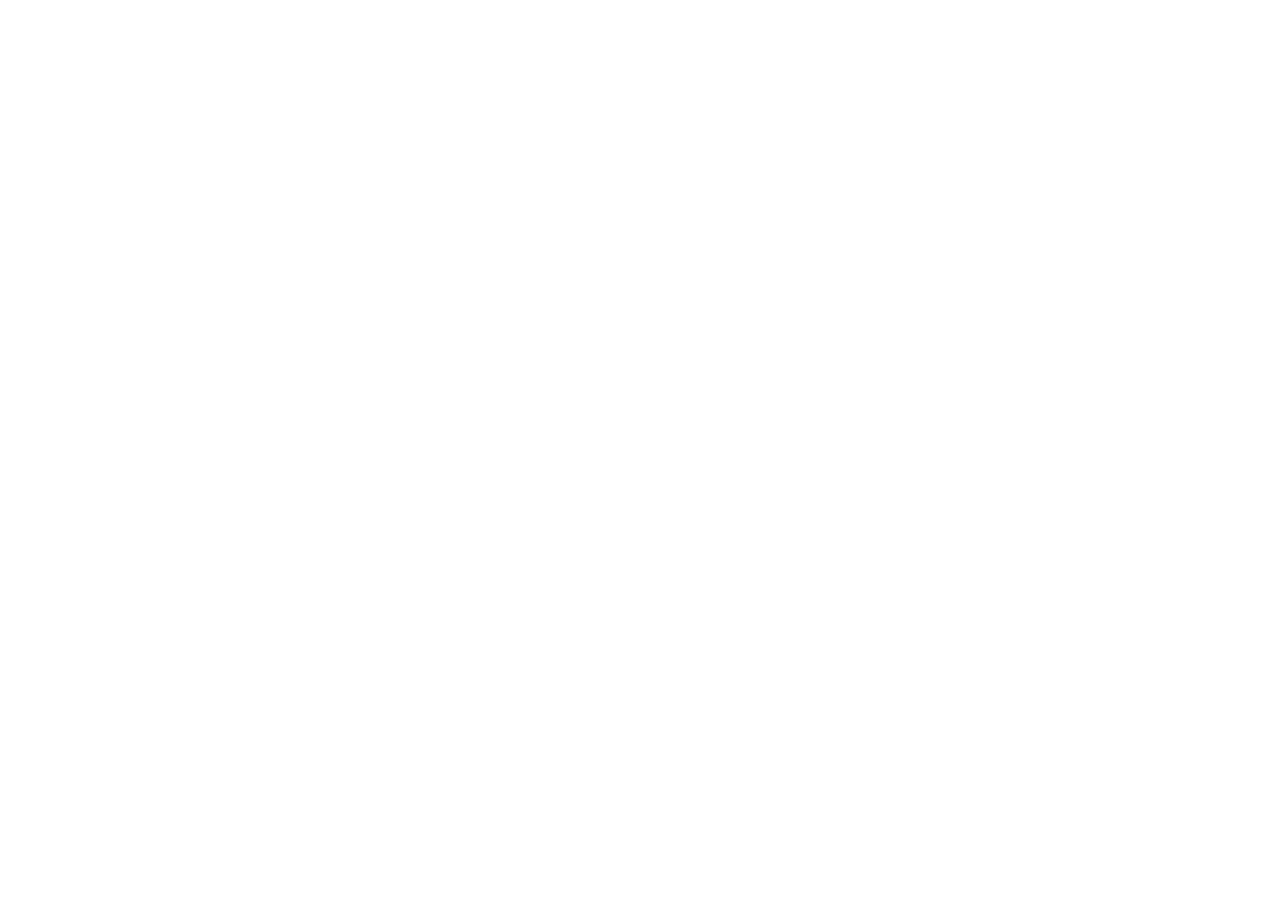
==== explorer.html @ 67438ff8 "First version" ====
<!DOCTYPE html>
<html lang="pt-br">
<head>
    <meta charset="UTF-8">
    <meta name="viewport" content="width=device-width, initial-scale=1.0">
    <link rel="stylesheet" href="style.css">
    <title>Portal de Séries</title>
</head>
<body>
    <header>
        
    </header>
</body>
</html>
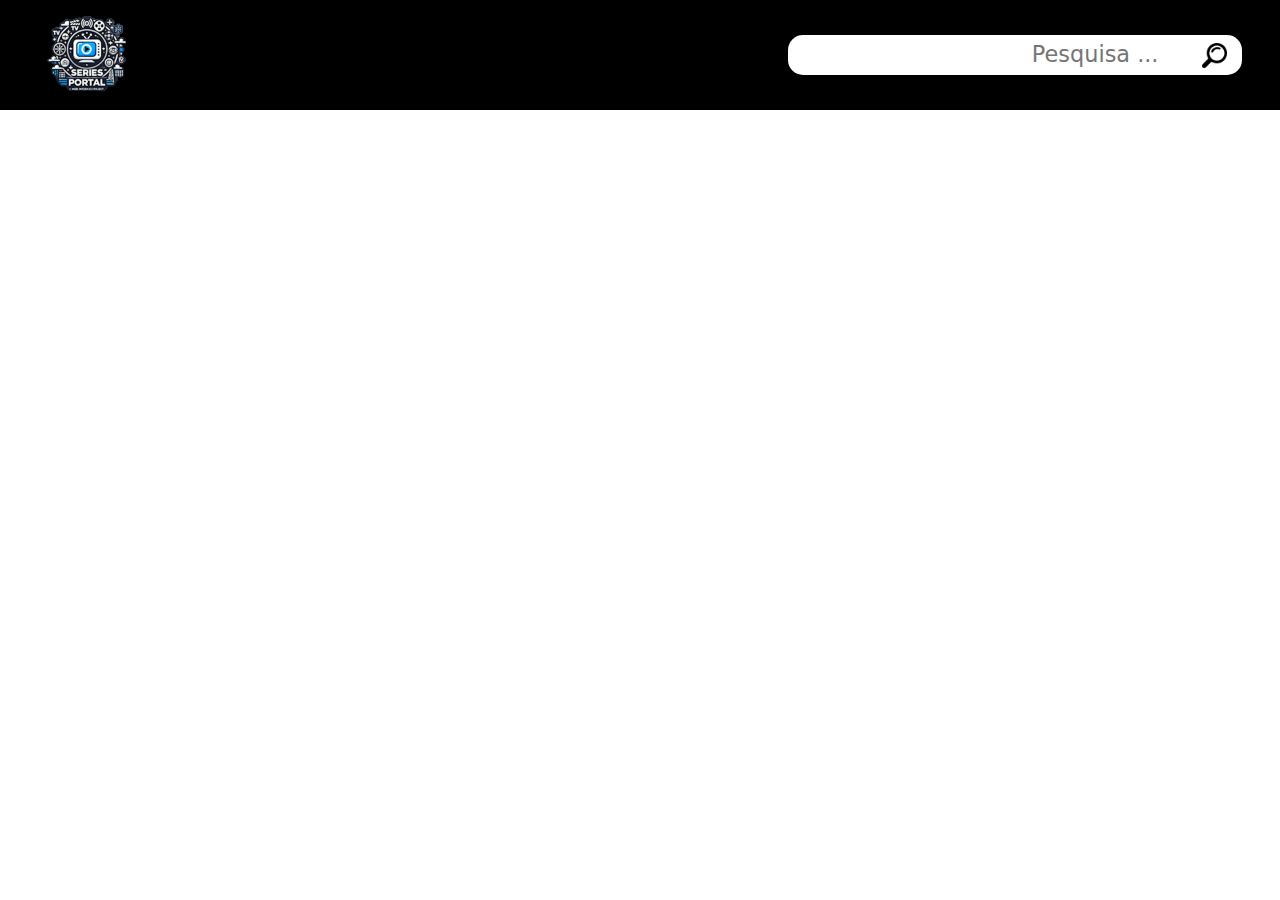
==== commit 6b023126: "Atualização" ====
--- a/explorer.html
+++ b/explorer.html
@@ -1,14 +1,26 @@
 <!DOCTYPE html>
 <html lang="pt-br">
+
 <head>
     <meta charset="UTF-8">
     <meta name="viewport" content="width=device-width, initial-scale=1.0">
-    <link rel="stylesheet" href="style.css">
+    <link rel="stylesheet" href="explorer.css">
+    <link href="https://cdn.jsdelivr.net/npm/bootstrap@5.3.3/dist/css/bootstrap.min.css" rel="stylesheet"
+        integrity="sha384-QWTKZyjpPEjISv5WaRU9OFeRpok6YctnYmDr5pNlyT2bRjXh0JMhjY6hW+ALEwIH" crossorigin="anonymous">
+    <script src="https://cdn.jsdelivr.net/npm/bootstrap@5.3.3/dist/js/bootstrap.bundle.min.js"
+        integrity="sha384-YvpcrYf0tY3lHB60NNkmXc5s9fDVZLESaAA55NDzOxhy9GkcIdslK1eN7N6jIeHz"
+        crossorigin="anonymous"></script>
     <title>Portal de Séries</title>
 </head>
+
 <body>
     <header>
-        
+        <a href="index.html"><img src="/imagens/logo.png" alt="logo" class="logo"></a>
+        <div class="search">
+            <form class="search-form">
+                <input  placeholder="Pesquisa ..." class="search-input">
+                <button  class="search-button"><img src="imagens/search.png"></button>
+            </form>
+        </div>
     </header>
-</body>
-</html>+</body>--- a/explorer.css
+++ b/explorer.css
@@ -0,0 +1,51 @@
+/* Cabeçalho - Inicio */
+header {
+    display: flex;
+    background: black;
+    align-items: center;
+    justify-content: space-between;
+    margin-bottom: 20px;
+}
+
+header a {
+    padding: 5px;
+    margin-right: 3%;
+}
+
+header .search {
+    font-size: 1.4rem;
+    margin-right: 3%;
+    background: white;
+    border-radius: 15px;
+    display: flex;
+}
+
+header .search-input {
+    background: none;
+    border: none;
+    width: 400px;
+    padding: 3px 30px;
+    text-align: right;
+}
+
+header .search-input:focus {
+    outline: none; 
+}
+
+header .search-button {
+    background: none;
+    border: none;
+    padding-right: 15px
+}
+
+header button img {
+    width: 25px;
+    height: auto;
+}
+
+header a img {
+    height: 100px;
+    width: 100px;
+    margin-left: 30px;
+}
+/* Cabeçalho - Fim */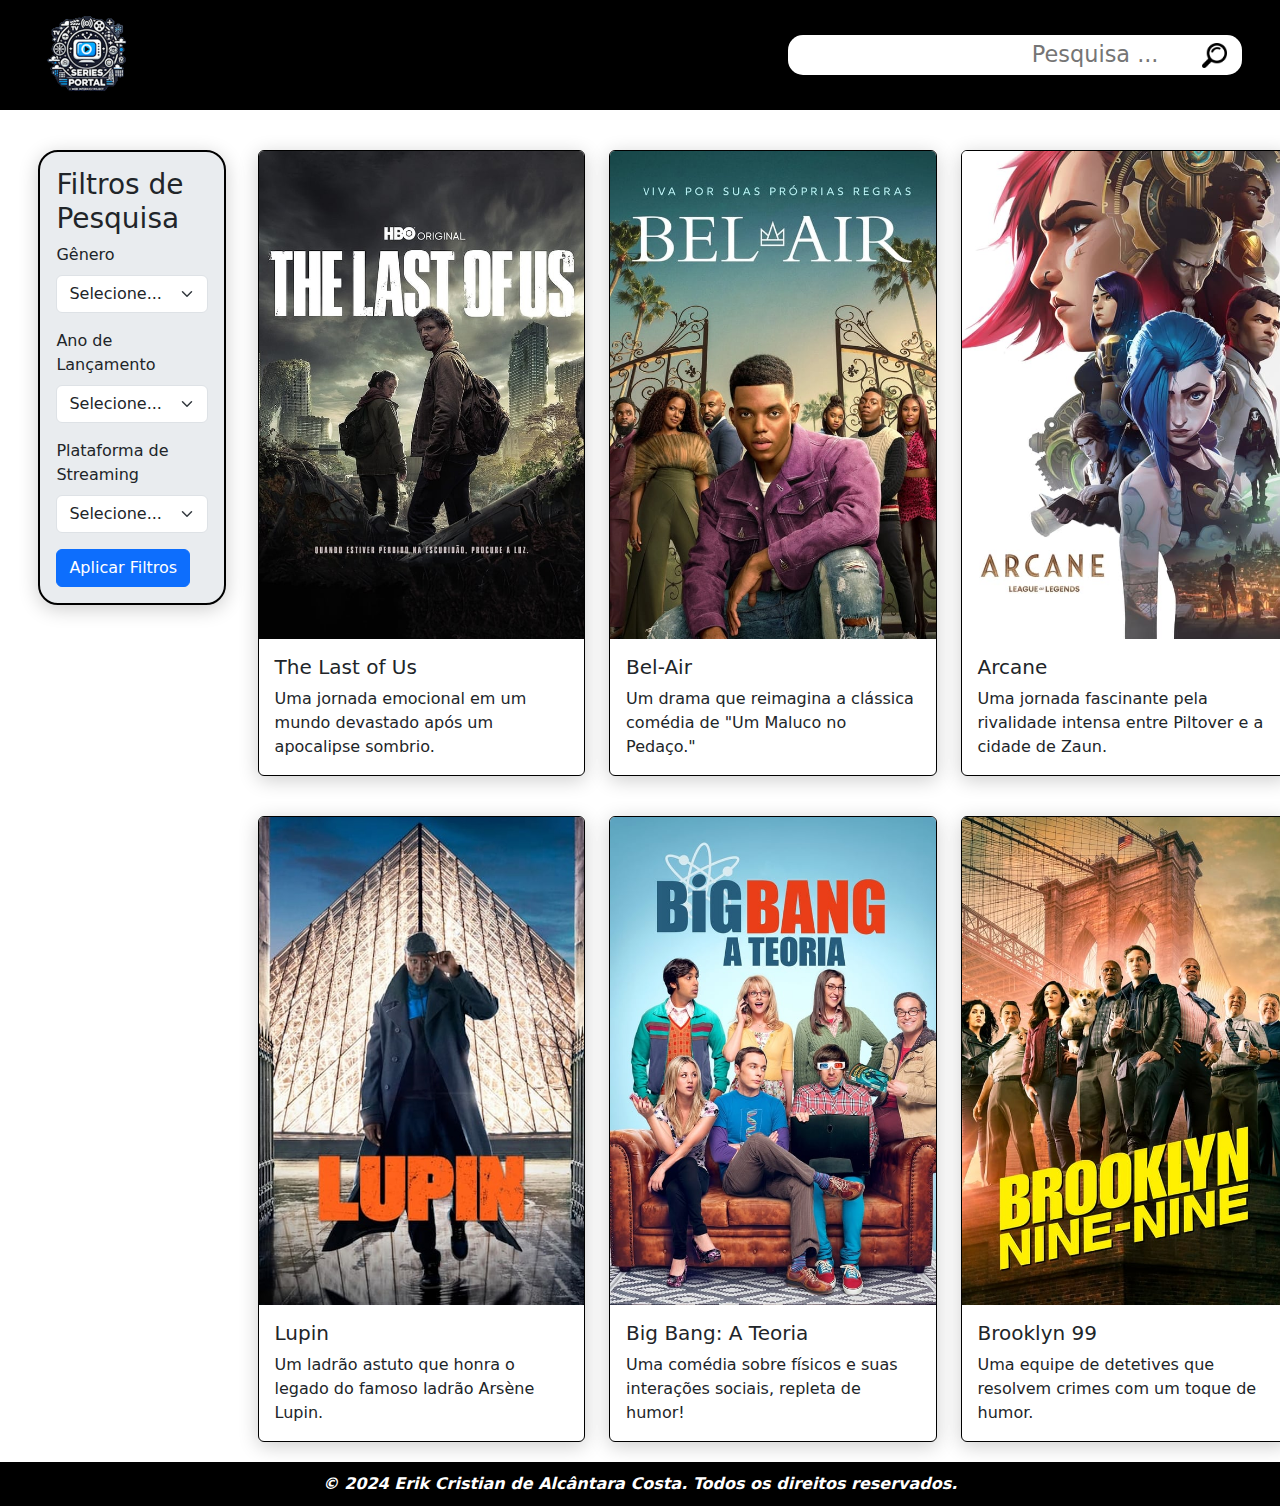
==== commit 864f0cdd: "responsividade" ====
--- a/explorer.html
+++ b/explorer.html
@@ -16,11 +16,142 @@
 <body>
     <header>
         <a href="index.html"><img src="/imagens/logo.png" alt="logo" class="logo"></a>
-        <div class="search">
+        <nav class="search">
             <form class="search-form">
-                <input  placeholder="Pesquisa ..." class="search-input">
-                <button  class="search-button"><img src="imagens/search.png"></button>
+                <input placeholder="Pesquisa ..." class="search-input">
+                <button class="search-button"><img src="imagens/search.png"></button>
             </form>
-        </div>
+        </nav>
     </header>
+
+    <div class="container-flex">
+        <aside class="filters p-3">
+                <h3>Filtros de Pesquisa</h3>
+                <form>
+                    <!-- Gênero -->
+                    <div class="mb-3">
+                        <label class="form-label">Gênero</label>
+                        <select class="form-select">
+                            <option value="">Selecione...</option>
+                            <option value="acao">Ação</option>
+                            <option value="drama">Drama</option>
+                            <option value="comedia">Comédia</option>
+                            <option value="terror">Terror</option>
+                            <option value="suspense">Suspense</option>
+                            <option value="fantasia">Fantasia</option>
+                        </select>
+                    </div>
+
+                    <!-- Ano de Lançamento -->
+                    <div class="mb-3">
+                        <label class="form-label">Ano de Lançamento</label>
+                        <select class="form-select">
+                            <option value="">Selecione...</option>
+                            <option value="2020-2024">2020-2024</option>
+                            <option value="2010-2019">2010-2019</option>
+                            <option value="2000-2009">2000-2009</option>
+                            <option value="1990-1999">1990-1999</option>
+                            <option value="before-1990">Antes de 1990</option>
+                        </select>
+                    </div>
+
+                    <!-- Plataforma -->
+                    <div class="mb-3">
+                        <label class="form-label">Plataforma de Streaming</label>
+                        <select class="form-select">
+                            <option value="">Selecione...</option>
+                            <option value="netflix">Netflix</option>
+                            <option value="amazon-prime">Amazon Prime</option>
+                            <option value="disney">Disney+</option>
+                            <option value="hbo">HBO Max</option>
+                        </select>
+                    </div>
+
+                    <!-- Botão de Aplicar Filtros -->
+                    <button type="submit" class="btn btn-primary">Aplicar Filtros</button>
+                </form>
+        </aside>
+
+        <main>
+            <section>
+                <div class="container">
+                    <div class="row">
+
+                        <div class="col-sm-6 col-md-6 col-lg-4">
+                            <div class="card">
+                                <img src="imagens/TheLastOfUs.jpg" class="card-img-top" alt="TheLastOfUs">
+                                <div class="card-body">
+                                    <h5 class="card-title">The Last of Us</h5>
+                                    <p class="card-text">Uma jornada emocional em um mundo devastado após um apocalipse
+                                        sombrio.</p>
+                                </div>
+                            </div>
+                        </div>
+
+                        <div class="col-sm-6 col-md-6 col-lg-4">
+                            <div class="card">
+                                <img src="imagens/Belair.jpg" class="card-img-top" alt="Belair">
+                                <div class="card-body">
+                                    <h5 class="card-title">Bel-Air</h5>
+                                    <p class="card-text">Um drama que reimagina a clássica comédia de "Um Maluco no
+                                        Pedaço."
+                                    </p>
+                                </div>
+                            </div>
+                        </div>
+
+                        <div class="col-sm-6 col-md-6 col-lg-4">
+                            <div class="card">
+                                <img src="imagens/Arcane.jpg" class="card-img-top" alt="Arcane">
+                                <div class="card-body">
+                                    <h5 class="card-title">Arcane</h5>
+                                    <p class="card-text">Uma jornada fascinante pela rivalidade intensa entre Piltover e
+                                        a cidade de Zaun.</p>
+                                </div>
+                            </div>
+                        </div>
+
+                        <div class="col-sm-6 col-md-6 col-lg-4">
+                            <div class="card">
+                                <img src="imagens/Lupin.jpg" class="card-img-top" alt="Lupin">
+                                <div class="card-body">
+                                    <h5 class="card-title">Lupin</h5>
+                                    <p class="card-text">Um ladrão astuto que honra o legado do famoso ladrão Arsène
+                                        Lupin.
+                                    </p>
+                                </div>
+                            </div>
+                        </div>
+
+                        <div class="col-sm-6 col-md-6 col-lg-4">
+                            <div class="card">
+                                <img src="imagens/TheBigBangTheory.jpg" class="card-img-top" alt="TheBigBangTheory">
+                                <div class="card-body">
+                                    <h5 class="card-title">Big Bang: A Teoria</h5>
+                                    <p class="card-text">Uma comédia sobre físicos e suas interações sociais, repleta de
+                                        humor!</p>
+                                </div>
+                            </div>
+                        </div>
+
+                        <div class="col-sm-6 col-md-6 col-lg-4">
+                            <div class="card">
+                                <img src="imagens/Brooklyn99.jpg" class="card-img-top" alt="BrooklynNineNine">
+                                <div class="card-body">
+                                    <h5 class="card-title">Brooklyn 99</h5>
+                                    <p class="card-text">Uma equipe de detetives que resolvem crimes com um toque de
+                                        humor.
+                                    </p>
+                                </div>
+                            </div>
+                        </div>
+
+                    </div>
+                </div>
+            </section>
+        </main>
+    </div>
+    <footer>
+        &copy; 2024 Erik Cristian de Alcântara Costa. Todos os direitos reservados.
+    </footer>
 </body>--- a/explorer.css
+++ b/explorer.css
@@ -48,4 +48,110 @@
     width: 100px;
     margin-left: 30px;
 }
-/* Cabeçalho - Fim */+/* Cabeçalho - Fim */
+
+
+
+/* Barra Lateral - Inicio */
+
+aside {
+    width: 15%;
+    border: 2px solid black;
+    border-radius: 20px;
+    margin-left: 3%;
+    background: #e9ecef;
+    box-shadow: 0 4px 20px rgba(0, 0, 0, 0.2);
+    height: 100%;
+    margin-top: 20px;
+}
+
+/* Barra Lateral - Fim */
+
+
+
+/* Alinhamento - Inicio */
+.container-flex {
+    display: flex;
+    justify-content: space-between;
+}
+/* Alinhamento - Fim */
+
+
+
+/* Main - Inicio */
+main {
+    width: 85%;
+}
+/* Main - Fim */
+
+
+/* Card - Inicio */
+section .container {
+    display: flex;
+    justify-content: center;
+    align-items: center;
+}
+
+section .card-text {
+    font-size: 1rem;
+} 
+
+section .card {
+    width: 100%;
+    margin: 20px;
+    border: 1px solid black;
+    box-shadow: 0 4px 20px rgba(0, 0, 0, 0.2); 
+}
+/* Card - Fim */
+
+
+
+/* Rodapé - Inicio */
+footer {
+    text-align: center;
+    font-weight: bold;
+    font-style: italic;
+    background: black;
+    color: white;
+    padding: 10px;
+}
+/* Rodapé - Fim */
+
+
+
+@media (max-width: 767px) {
+
+    header {
+        flex-direction: row; 
+        align-items: center;
+        justify-content: center;
+        width: 100%;
+    }
+
+    header .search {
+        font-size: 1.0rem;
+        margin: 1% 0% 3% 0%;
+    }
+
+    header .search-input {
+        width: 150px;
+    }
+    
+    section .container {
+        padding: 0% 10% 0% 0%;
+    }
+    
+    footer {
+        width: 100%;
+    }
+
+}
+
+@media (min-width: 768px) and (max-width: 1023px){
+
+    section .container {
+        padding: 0% 5% 0% 0%;
+    }
+
+}
+/* Responsividade - Fim */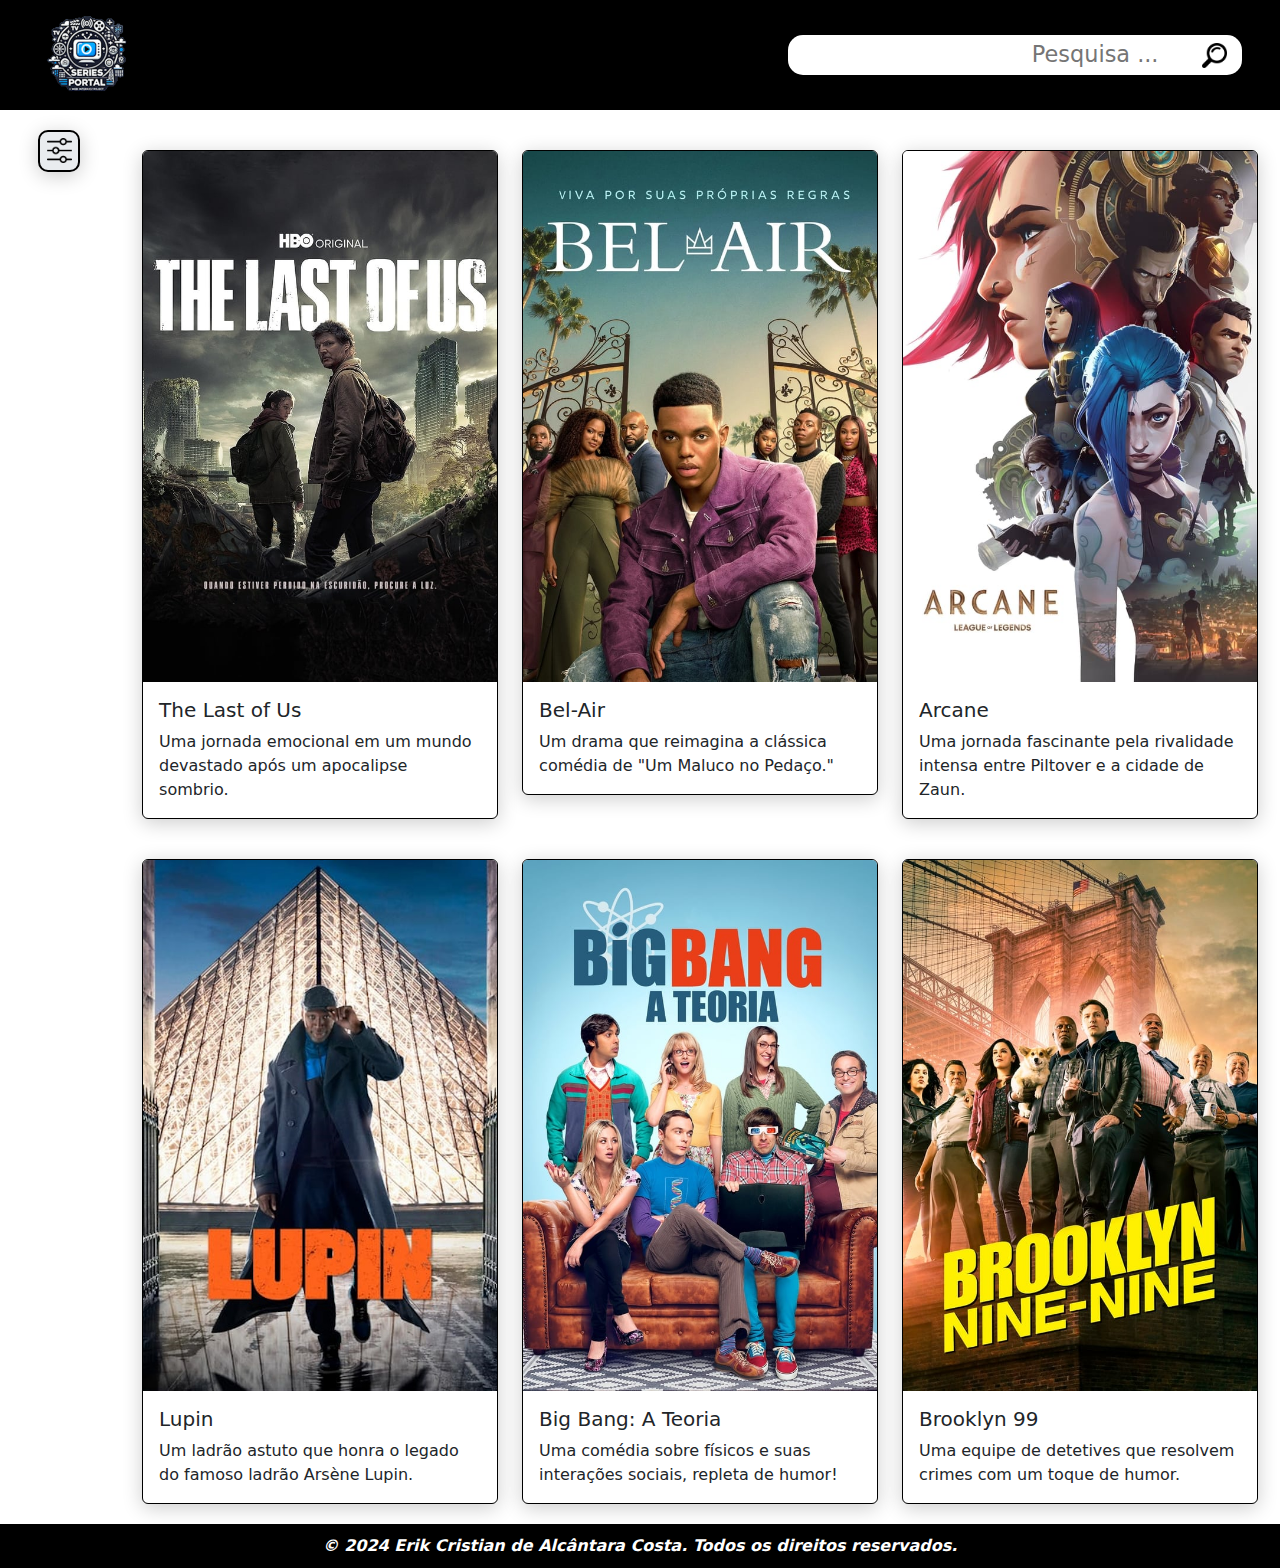
==== commit 9ff54b6b: "final version" ====
--- a/explorer.html
+++ b/explorer.html
@@ -25,51 +25,55 @@
     </header>
 
     <div class="container-flex">
+            <input type="checkbox" id="toggleFilters">
+            <label for="toggleFilters" class="mb-3">
+                <img src="imagens/filter.png" alt="Filtro" style="width: 25px; height: auto;">
+            </label>
         <aside class="filters p-3">
-                <h3>Filtros de Pesquisa</h3>
-                <form>
-                    <!-- Gênero -->
-                    <div class="mb-3">
-                        <label class="form-label">Gênero</label>
-                        <select class="form-select">
-                            <option value="">Selecione...</option>
-                            <option value="acao">Ação</option>
-                            <option value="drama">Drama</option>
-                            <option value="comedia">Comédia</option>
-                            <option value="terror">Terror</option>
-                            <option value="suspense">Suspense</option>
-                            <option value="fantasia">Fantasia</option>
-                        </select>
-                    </div>
+            <h3>Filtros de Pesquisa</h3>
+            <form>
+                <!-- Gênero -->
+                <div class="mb-3">
+                    <label class="form-label">Gênero</label>
+                    <select class="form-select">
+                        <option value="">Selecione...</option>
+                        <option value="acao">Ação</option>
+                        <option value="drama">Drama</option>
+                        <option value="comedia">Comédia</option>
+                        <option value="terror">Terror</option>
+                        <option value="suspense">Suspense</option>
+                        <option value="fantasia">Fantasia</option>
+                    </select>
+                </div>
 
-                    <!-- Ano de Lançamento -->
-                    <div class="mb-3">
-                        <label class="form-label">Ano de Lançamento</label>
-                        <select class="form-select">
-                            <option value="">Selecione...</option>
-                            <option value="2020-2024">2020-2024</option>
-                            <option value="2010-2019">2010-2019</option>
-                            <option value="2000-2009">2000-2009</option>
-                            <option value="1990-1999">1990-1999</option>
-                            <option value="before-1990">Antes de 1990</option>
-                        </select>
-                    </div>
+                <!-- Ano de Lançamento -->
+                <div class="mb-3">
+                    <label class="form-label">Ano de Lançamento</label>
+                    <select class="form-select">
+                        <option value="">Selecione...</option>
+                        <option value="2020-2024">2020-2024</option>
+                        <option value="2010-2019">2010-2019</option>
+                        <option value="2000-2009">2000-2009</option>
+                        <option value="1990-1999">1990-1999</option>
+                        <option value="before-1990">Antes de 1990</option>
+                    </select>
+                </div>
 
-                    <!-- Plataforma -->
-                    <div class="mb-3">
-                        <label class="form-label">Plataforma de Streaming</label>
-                        <select class="form-select">
-                            <option value="">Selecione...</option>
-                            <option value="netflix">Netflix</option>
-                            <option value="amazon-prime">Amazon Prime</option>
-                            <option value="disney">Disney+</option>
-                            <option value="hbo">HBO Max</option>
-                        </select>
-                    </div>
+                <!-- Plataforma -->
+                <div class="mb-3">
+                    <label class="form-label">Plataforma de Streaming</label>
+                    <select class="form-select">
+                        <option value="">Selecione...</option>
+                        <option value="netflix">Netflix</option>
+                        <option value="amazon-prime">Amazon Prime</option>
+                        <option value="disney">Disney+</option>
+                        <option value="hbo">HBO Max</option>
+                    </select>
+                </div>
 
-                    <!-- Botão de Aplicar Filtros -->
-                    <button type="submit" class="btn btn-primary">Aplicar Filtros</button>
-                </form>
+                <!-- Botão de Aplicar Filtros -->
+                <button type="submit" class="btn btn-primary">Aplicar Filtros</button>
+            </form>
         </aside>
 
         <main>
--- a/explorer.css
+++ b/explorer.css
@@ -53,18 +53,59 @@
 
 
 /* Barra Lateral - Inicio */
+aside {
+    width: 300px; 
+    position: fixed; 
+    top: 0; 
+    left: -300px; 
+    height: 100%; 
+    background: #e9ecef; 
+    transition: left 0.3s ease; 
+    z-index: 1000; 
+    border: 2px solid black;
+    border-radius: 10px;
+}
 
-aside {
-    width: 15%;
+#toggleFilters:checked ~ .filters {
+    left: 0; 
+}
+
+body.overlay {
+    overflow: hidden;
+}
+
+body.overlay::before {
+    content: "";
+    position: fixed;
+    top: 0;
+    left: 0;
+    width: 100%;
+    height: 100%;
+    background: rgba(0, 0, 0, 0.5); 
+    z-index: 999; 
+}   
+
+.container-flex label {
     border: 2px solid black;
-    border-radius: 20px;
+    border-radius: 10px;
     margin-left: 3%;
+    padding: 0.5%;
     background: #e9ecef;
     box-shadow: 0 4px 20px rgba(0, 0, 0, 0.2);
     height: 100%;
-    margin-top: 20px;
 }
 
+#toggleFilters {
+    display: none;
+}
+
+#toggleFilters:checked + label + aside {
+    display: block;
+}
+
+form .form-label {
+    padding: 1.5%;
+}
 /* Barra Lateral - Fim */
 
 
@@ -80,7 +121,7 @@
 
 /* Main - Inicio */
 main {
-    width: 85%;
+    width: 100%;
 }
 /* Main - Fim */
 
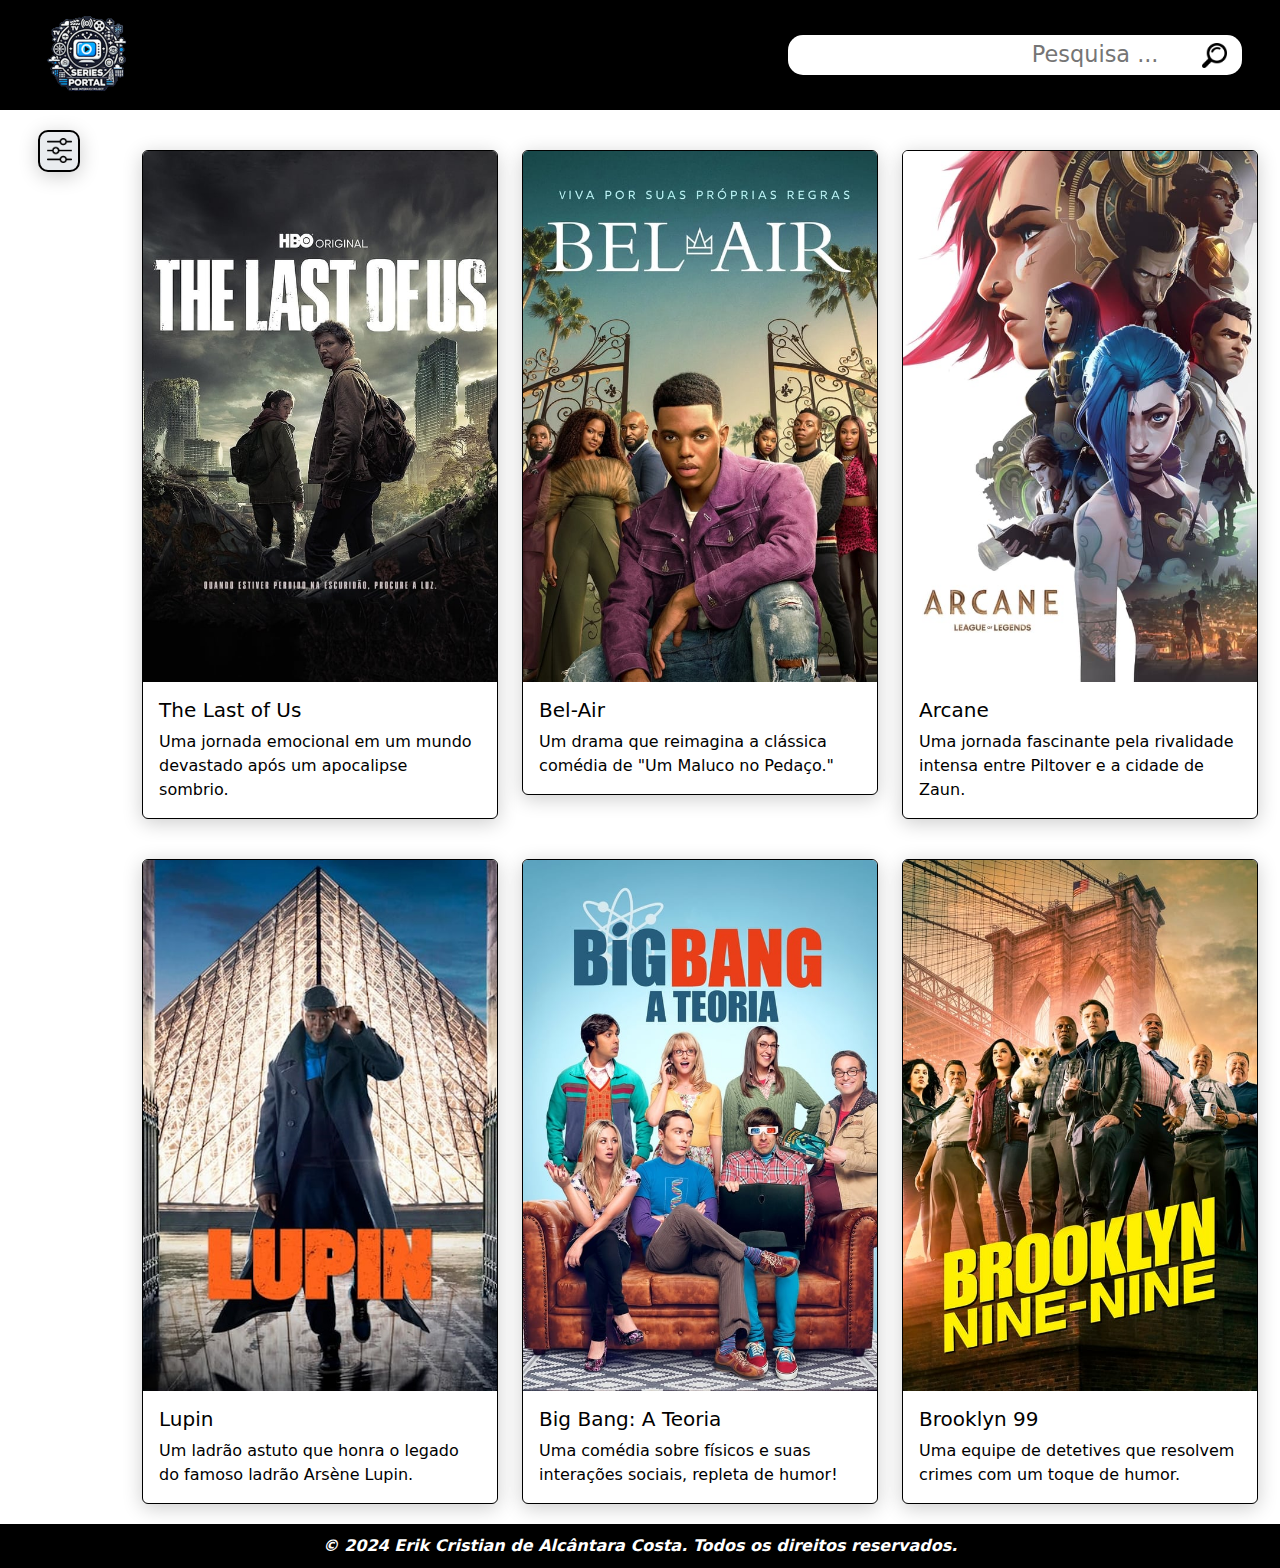
==== commit dfd3a3b2: "final version" ====
--- a/explorer.html
+++ b/explorer.html
@@ -25,10 +25,10 @@
     </header>
 
     <div class="container-flex">
-            <input type="checkbox" id="toggleFilters">
-            <label for="toggleFilters" class="mb-3">
-                <img src="imagens/filter.png" alt="Filtro" style="width: 25px; height: auto;">
-            </label>
+        <input type="checkbox" id="toggleFilters">
+        <label for="toggleFilters" class="mb-3">
+            <img src="imagens/filter.png" alt="Filtro" style="width: 25px; height: auto;">
+        </label>
         <aside class="filters p-3">
             <h3>Filtros de Pesquisa</h3>
             <form>
@@ -83,70 +83,85 @@
 
                         <div class="col-sm-6 col-md-6 col-lg-4">
                             <div class="card">
-                                <img src="imagens/TheLastOfUs.jpg" class="card-img-top" alt="TheLastOfUs">
-                                <div class="card-body">
-                                    <h5 class="card-title">The Last of Us</h5>
-                                    <p class="card-text">Uma jornada emocional em um mundo devastado após um apocalipse
-                                        sombrio.</p>
-                                </div>
+                                <a href="serie.html">
+                                    <img src="imagens/TheLastOfUs.jpg" class="card-img-top" alt="TheLastOfUs">
+                                    <div class="card-body">
+                                        <h5 class="card-title">The Last of Us</h5>
+                                        <p class="card-text">Uma jornada emocional em um mundo devastado após um
+                                            apocalipse
+                                            sombrio.</p>
+                                    </div>
+                                </a>
                             </div>
                         </div>
 
                         <div class="col-sm-6 col-md-6 col-lg-4">
                             <div class="card">
-                                <img src="imagens/Belair.jpg" class="card-img-top" alt="Belair">
-                                <div class="card-body">
-                                    <h5 class="card-title">Bel-Air</h5>
-                                    <p class="card-text">Um drama que reimagina a clássica comédia de "Um Maluco no
-                                        Pedaço."
-                                    </p>
-                                </div>
+                                <a href="serie.html">
+                                    <img src="imagens/Belair.jpg" class="card-img-top" alt="Belair">
+                                    <div class="card-body">
+                                        <h5 class="card-title">Bel-Air</h5>
+                                        <p class="card-text">Um drama que reimagina a clássica comédia de "Um Maluco no
+                                            Pedaço."
+                                        </p>
+                                    </div>
+                                </a>
                             </div>
                         </div>
 
                         <div class="col-sm-6 col-md-6 col-lg-4">
                             <div class="card">
-                                <img src="imagens/Arcane.jpg" class="card-img-top" alt="Arcane">
-                                <div class="card-body">
-                                    <h5 class="card-title">Arcane</h5>
-                                    <p class="card-text">Uma jornada fascinante pela rivalidade intensa entre Piltover e
-                                        a cidade de Zaun.</p>
-                                </div>
+                                <a href="serie.html">
+                                    <img src="imagens/Arcane.jpg" class="card-img-top" alt="Arcane">
+                                    <div class="card-body">
+                                        <h5 class="card-title">Arcane</h5>
+                                        <p class="card-text">Uma jornada fascinante pela rivalidade intensa entre
+                                            Piltover e
+                                            a cidade de Zaun.</p>
+                                    </div>
+                                </a>
                             </div>
                         </div>
 
                         <div class="col-sm-6 col-md-6 col-lg-4">
                             <div class="card">
-                                <img src="imagens/Lupin.jpg" class="card-img-top" alt="Lupin">
-                                <div class="card-body">
-                                    <h5 class="card-title">Lupin</h5>
-                                    <p class="card-text">Um ladrão astuto que honra o legado do famoso ladrão Arsène
-                                        Lupin.
-                                    </p>
-                                </div>
+                                <a href="serie.html">
+                                    <img src="imagens/Lupin.jpg" class="card-img-top" alt="Lupin">
+                                    <div class="card-body">
+                                        <h5 class="card-title">Lupin</h5>
+                                        <p class="card-text">Um ladrão astuto que honra o legado do famoso ladrão Arsène
+                                            Lupin.
+                                        </p>
+                                    </div>
+                                </a>
                             </div>
                         </div>
 
                         <div class="col-sm-6 col-md-6 col-lg-4">
                             <div class="card">
-                                <img src="imagens/TheBigBangTheory.jpg" class="card-img-top" alt="TheBigBangTheory">
-                                <div class="card-body">
-                                    <h5 class="card-title">Big Bang: A Teoria</h5>
-                                    <p class="card-text">Uma comédia sobre físicos e suas interações sociais, repleta de
-                                        humor!</p>
-                                </div>
+                                <a href="serie.html">
+                                    <img src="imagens/TheBigBangTheory.jpg" class="card-img-top" alt="TheBigBangTheory">
+                                    <div class="card-body">
+                                        <h5 class="card-title">Big Bang: A Teoria</h5>
+                                        <p class="card-text">Uma comédia sobre físicos e suas interações sociais,
+                                            repleta de
+                                            humor!</p>
+                                    </div>
+                                </a>
                             </div>
                         </div>
 
                         <div class="col-sm-6 col-md-6 col-lg-4">
                             <div class="card">
-                                <img src="imagens/Brooklyn99.jpg" class="card-img-top" alt="BrooklynNineNine">
-                                <div class="card-body">
-                                    <h5 class="card-title">Brooklyn 99</h5>
-                                    <p class="card-text">Uma equipe de detetives que resolvem crimes com um toque de
-                                        humor.
-                                    </p>
-                                </div>
+                                <a href="serie.html">
+                                    <img src="imagens/Brooklyn99.jpg" class="card-img-top" alt="BrooklynNineNine">
+                                    <div class="card-body">
+                                        <h5 class="card-title">Brooklyn 99</h5>
+                                        <p class="card-text">Uma equipe de detetives que resolvem crimes com um toque de
+                                            humor.
+                                        </p>
+                                    </div>
+                                </a>
                             </div>
                         </div>
 
--- a/explorer.css
+++ b/explorer.css
@@ -126,6 +126,7 @@
 /* Main - Fim */
 
 
+
 /* Card - Inicio */
 section .container {
     display: flex;
@@ -142,6 +143,11 @@
     margin: 20px;
     border: 1px solid black;
     box-shadow: 0 4px 20px rgba(0, 0, 0, 0.2); 
+}
+
+section .card a {
+    text-decoration: none;
+    color: black;
 }
 /* Card - Fim */
 
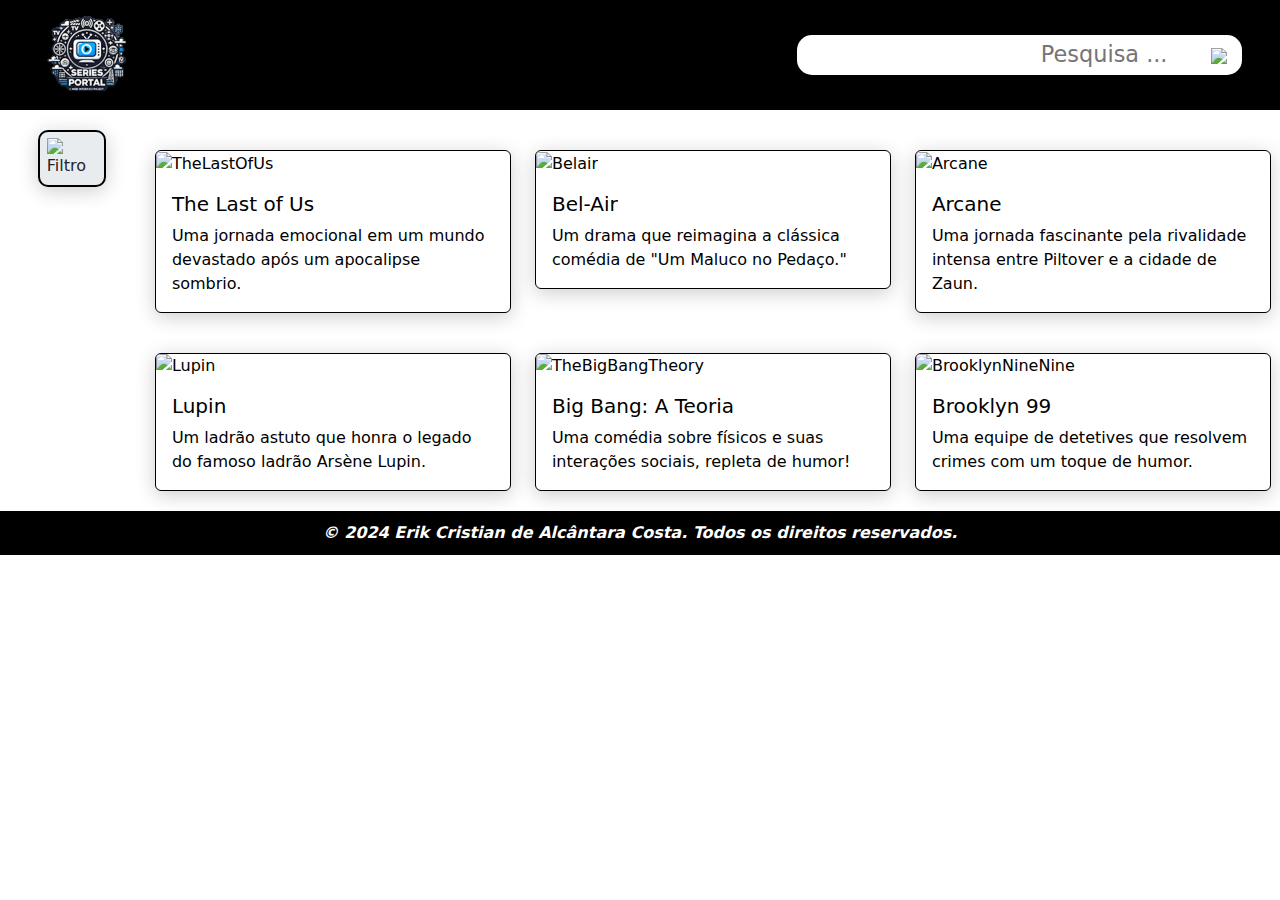
==== commit e8e38de5: "final version" ====
--- a/explorer.html
+++ b/explorer.html
@@ -19,7 +19,7 @@
         <nav class="search">
             <form class="search-form">
                 <input placeholder="Pesquisa ..." class="search-input">
-                <button class="search-button"><img src="imagens/search.png"></button>
+                <button class="search-button"><img src="imagens/Icons/search.png"></button>
             </form>
         </nav>
     </header>
@@ -27,7 +27,7 @@
     <div class="container-flex">
         <input type="checkbox" id="toggleFilters">
         <label for="toggleFilters" class="mb-3">
-            <img src="imagens/filter.png" alt="Filtro" style="width: 25px; height: auto;">
+            <img src="imagens/Icons/filter.png" alt="Filtro" style="width: 25px; height: auto;">
         </label>
         <aside class="filters p-3">
             <h3>Filtros de Pesquisa</h3>
@@ -84,7 +84,7 @@
                         <div class="col-sm-6 col-md-6 col-lg-4">
                             <div class="card">
                                 <a href="serie.html">
-                                    <img src="imagens/TheLastOfUs.jpg" class="card-img-top" alt="TheLastOfUs">
+                                    <img src="imagens/Imagens/TheLastOfUs.jpg" class="card-img-top" alt="TheLastOfUs">
                                     <div class="card-body">
                                         <h5 class="card-title">The Last of Us</h5>
                                         <p class="card-text">Uma jornada emocional em um mundo devastado após um
@@ -98,7 +98,7 @@
                         <div class="col-sm-6 col-md-6 col-lg-4">
                             <div class="card">
                                 <a href="serie.html">
-                                    <img src="imagens/Belair.jpg" class="card-img-top" alt="Belair">
+                                    <img src="imagens/Imagens/Belair.jpg" class="card-img-top" alt="Belair">
                                     <div class="card-body">
                                         <h5 class="card-title">Bel-Air</h5>
                                         <p class="card-text">Um drama que reimagina a clássica comédia de "Um Maluco no
@@ -112,7 +112,7 @@
                         <div class="col-sm-6 col-md-6 col-lg-4">
                             <div class="card">
                                 <a href="serie.html">
-                                    <img src="imagens/Arcane.jpg" class="card-img-top" alt="Arcane">
+                                    <img src="imagens/Imagens/Arcane.jpg" class="card-img-top" alt="Arcane">
                                     <div class="card-body">
                                         <h5 class="card-title">Arcane</h5>
                                         <p class="card-text">Uma jornada fascinante pela rivalidade intensa entre
@@ -126,7 +126,7 @@
                         <div class="col-sm-6 col-md-6 col-lg-4">
                             <div class="card">
                                 <a href="serie.html">
-                                    <img src="imagens/Lupin.jpg" class="card-img-top" alt="Lupin">
+                                    <img src="imagens/Imagens/Lupin.jpg" class="card-img-top" alt="Lupin">
                                     <div class="card-body">
                                         <h5 class="card-title">Lupin</h5>
                                         <p class="card-text">Um ladrão astuto que honra o legado do famoso ladrão Arsène
@@ -140,7 +140,7 @@
                         <div class="col-sm-6 col-md-6 col-lg-4">
                             <div class="card">
                                 <a href="serie.html">
-                                    <img src="imagens/TheBigBangTheory.jpg" class="card-img-top" alt="TheBigBangTheory">
+                                    <img src="imagens/Imagens/TheBigBangTheory.jpg" class="card-img-top" alt="TheBigBangTheory">
                                     <div class="card-body">
                                         <h5 class="card-title">Big Bang: A Teoria</h5>
                                         <p class="card-text">Uma comédia sobre físicos e suas interações sociais,
@@ -154,7 +154,7 @@
                         <div class="col-sm-6 col-md-6 col-lg-4">
                             <div class="card">
                                 <a href="serie.html">
-                                    <img src="imagens/Brooklyn99.jpg" class="card-img-top" alt="BrooklynNineNine">
+                                    <img src="imagens/Imagens/Brooklyn99.jpg" class="card-img-top" alt="BrooklynNineNine">
                                     <div class="card-body">
                                         <h5 class="card-title">Brooklyn 99</h5>
                                         <p class="card-text">Uma equipe de detetives que resolvem crimes com um toque de
